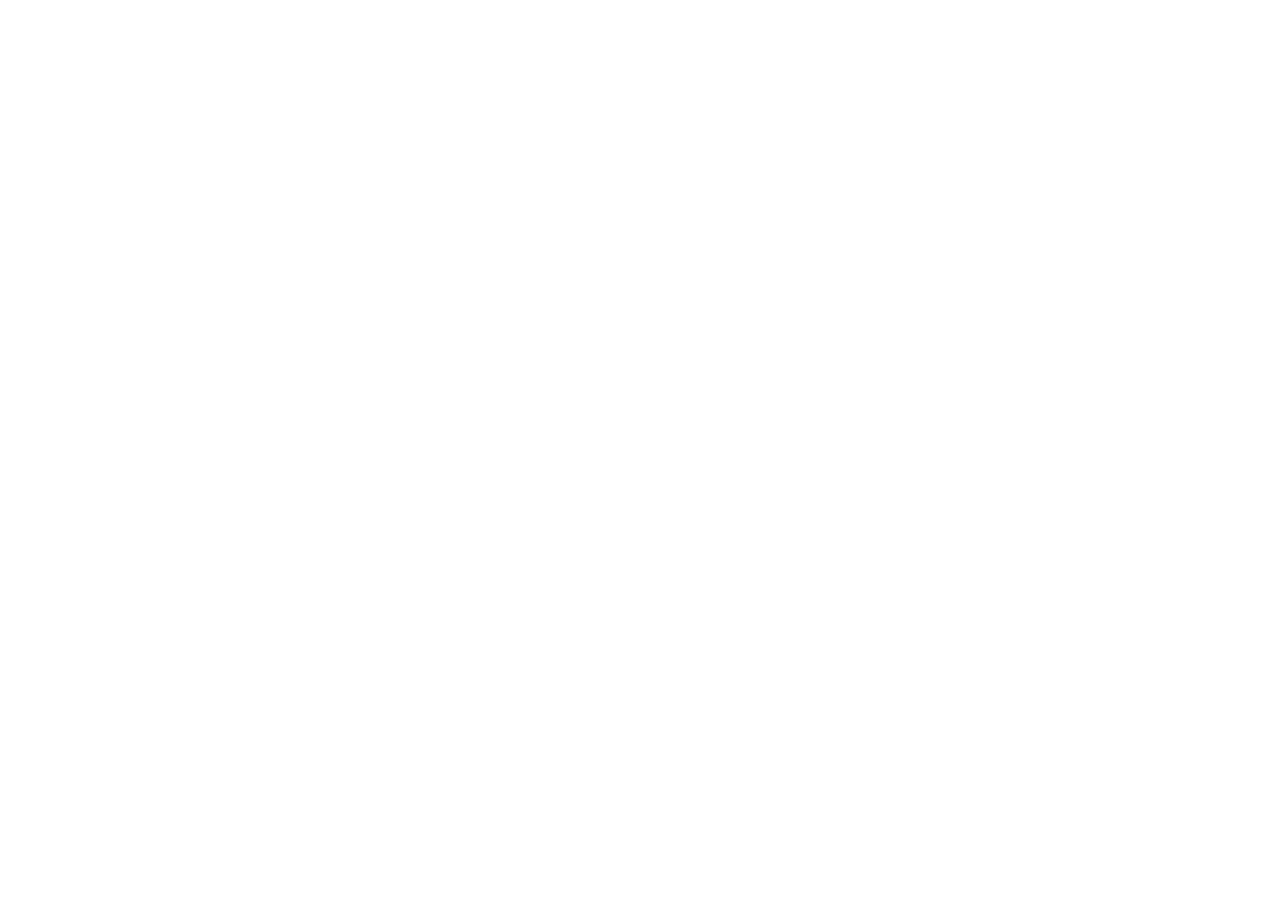
==== resources/public/index.html @ 67bafb23 "first commit" ====
<!doctype html>
<html lang="en">
  <head>
    <meta charset='utf-8'>
    <link href="css/screen.css" rel="stylesheet" type="text/css">
    <link href="https://fonts.googleapis.com/css?family=Baloo+Da" rel="stylesheet">
  </head>
  <body>
    <div id="app"></div>
    <script src="js/compiled/app.js"></script>
    <script>spheres_rf_ha.core.init();</script>
  </body>
</html>
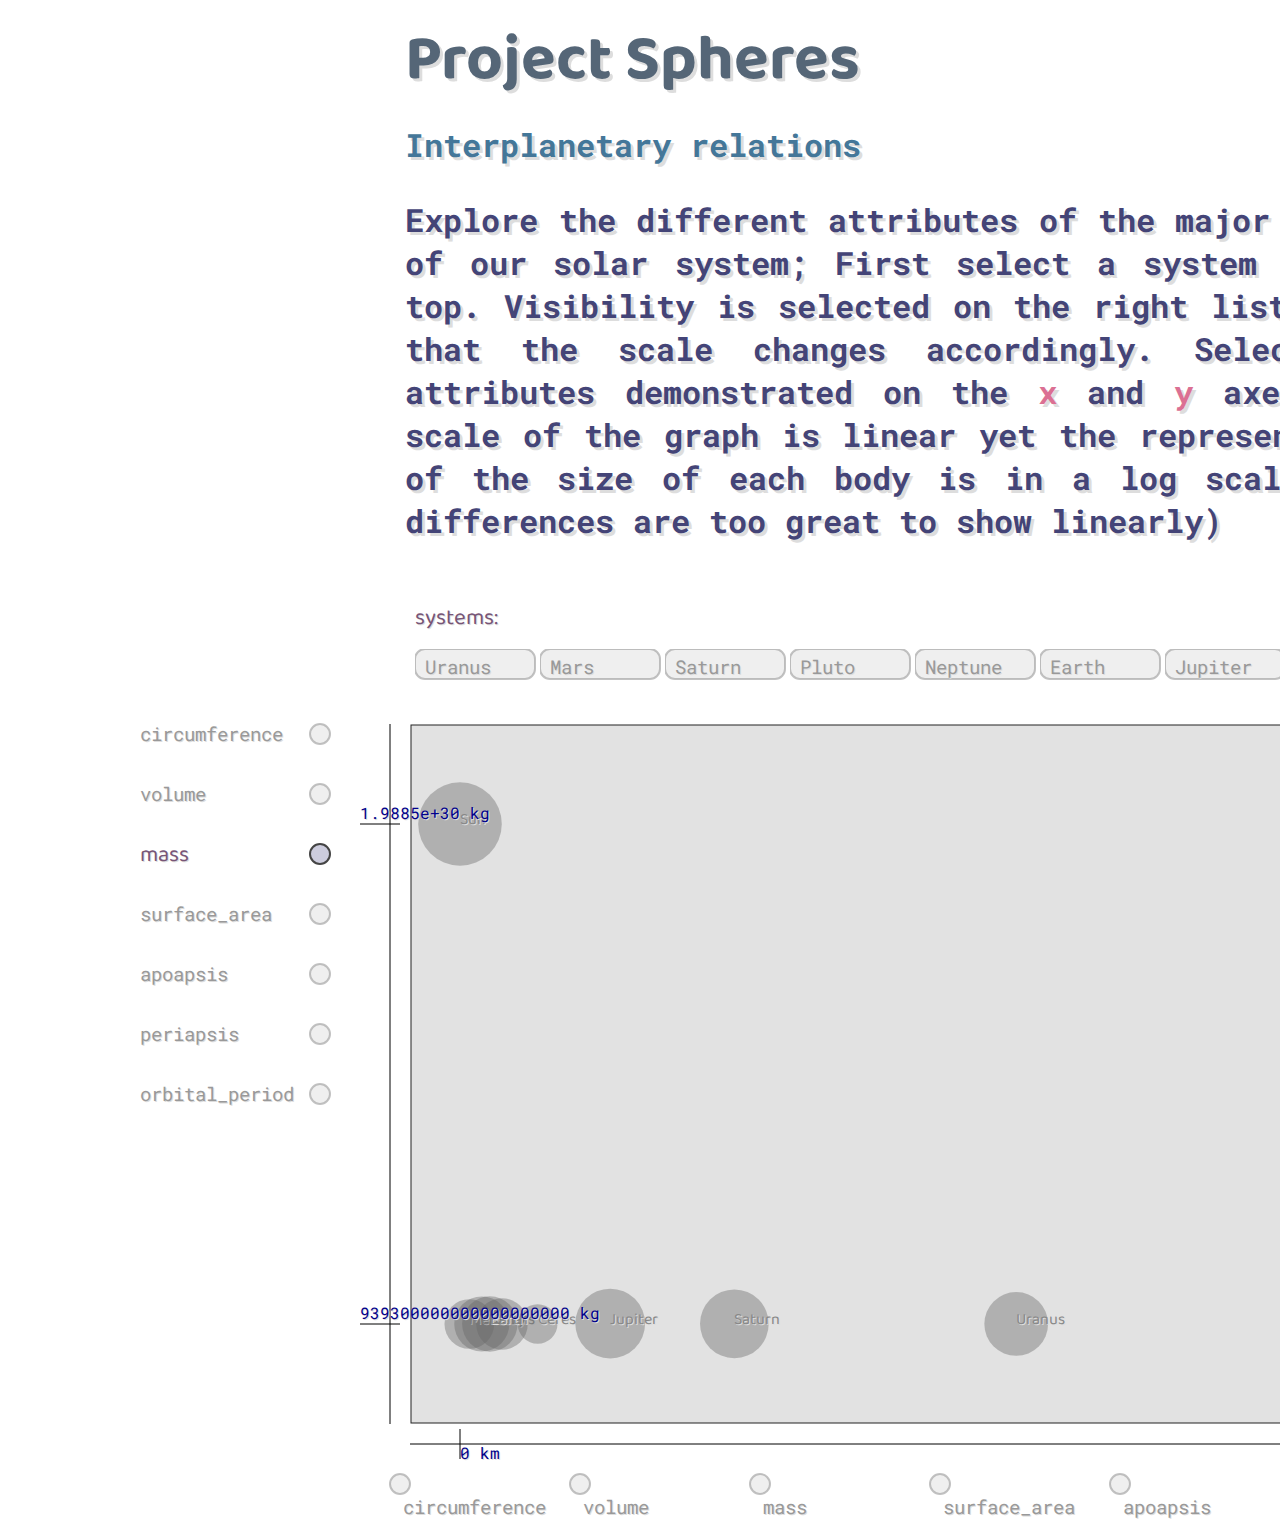
==== commit 8273632c: "fonts, scale-bars divided, scale max and min tidiness.." ====
--- a/resources/public/index.html
+++ b/resources/public/index.html
@@ -4,6 +4,7 @@
     <meta charset='utf-8'>
     <link href="css/screen.css" rel="stylesheet" type="text/css">
     <link href="https://fonts.googleapis.com/css?family=Baloo+Da" rel="stylesheet">
+    <link href="https://fonts.googleapis.com/css?family=Roboto+Mono" rel="stylesheet">
   </head>
   <body>
     <div id="app"></div>
--- a/resources/public/css/screen.css
+++ b/resources/public/css/screen.css
@@ -0,0 +1,160 @@
+#app {
+  margin: 0 auto;
+  width: 1010px;
+}
+
+svg {
+  margin-left: -25px;
+}
+
+h1 {
+  font-size: 4rem;
+  font-family: Baloo Da, Impact, sans-serif;
+  margin-top: 0;
+  margin-bottom: -20px;
+  color: #556677;
+  text-shadow: 3px 3px #ddd;
+}
+
+h2 {
+  font-size: 2rem;
+  font-family: Roboto Mono, Impact, sans-serif;
+  color: #447799;
+  text-shadow: 3px 3px #ddd;
+}
+
+h3 {
+  font-size: 2rem;
+  font-family: Roboto Mono, Impact, sans-serif;
+  color: #444477;
+  text-shadow: 3px 3px #ddd;
+}
+
+h4 {
+  font-size: 1rem;
+  font-family: Baloo Da, Impact, sans-serif;
+  color: #444477;
+  text-shadow: 3px 3px #ddd;
+}
+
+text#staged {
+  font-size: 1rem;
+  font-family: Baloo Da, Impact, sans-serif;
+  color: #888888;
+  text-shadow: 1px 1px #ddd;
+}
+
+text#spheres {
+  font-size: 1rem;
+  font-family: Roboto Mono, Impact, sans-serif;
+  fill: darkblue;
+  text-shadow: 1px 1px #ddd;
+}
+
+rect#axis {
+  fill: #ccccdd;
+  stroke: #444444;
+  stroke-width: 2;
+}
+
+rect#no-axis {
+  fill: #eeee;
+  stroke: #9999;
+  stroke-width: 2;
+}
+
+rect#switch {
+  fill: #222222;
+  stroke: #ffffff;
+}
+
+text#axis {
+  font-size: 1.4rem;
+  font-family: Baloo Da, Impact, sans-serif;
+  fill: #775577;
+  text-shadow: 1px 1px #ddd;
+}
+
+text#no-axis {
+  font-size: 1.2rem;
+  font-family: Roboto Mono, Impact, sans-serif;
+  fill: #999999;
+  text-shadow: 1px 1px #ddd;
+}
+
+circle#staged {
+  fill: #6666;
+}
+
+circle#staged:hover {
+  fill: #4444;
+}
+
+.fill--black {
+  fill: #222200;
+}
+
+.fill--gray1 {
+  fill: #444444;
+}
+
+.fill--gray2 {
+  fill: #888888;
+}
+
+.fill--gray3 {
+  fill: #bbbbbb;
+}
+
+.fill--white {
+  fill: #ffffee;
+}
+
+.stroke--black {
+  stroke: #222200;
+  stroke-width: 2px;
+}
+
+.stroke--gray1 {
+  stroke: #444444;
+  stroke-width: 2px;
+}
+
+.stroke--gray2 {
+  stroke: #888888;
+  stroke-width: 2px;
+}
+
+.stroke--gray3 {
+  stroke: #bbbbbb;
+  stroke-width: 2px;
+}
+
+.stroke--white {
+  stroke: #ffffee;
+  stroke-width: 2px;
+}
+
+.stroke--dashed {
+  stroke-dasharray: 5, 5;
+}
+
+.fill--color1 {
+  fill: #d685c5;
+}
+
+.fill--color2 {
+  fill: #4sa90cf;
+}
+
+.fill--color3 {
+  fill: #1fa8a7;
+}
+
+.fill--color4 {
+  fill: #37cd81;
+}
+
+.fill--color5 {
+  fill: #dddb36;
+}